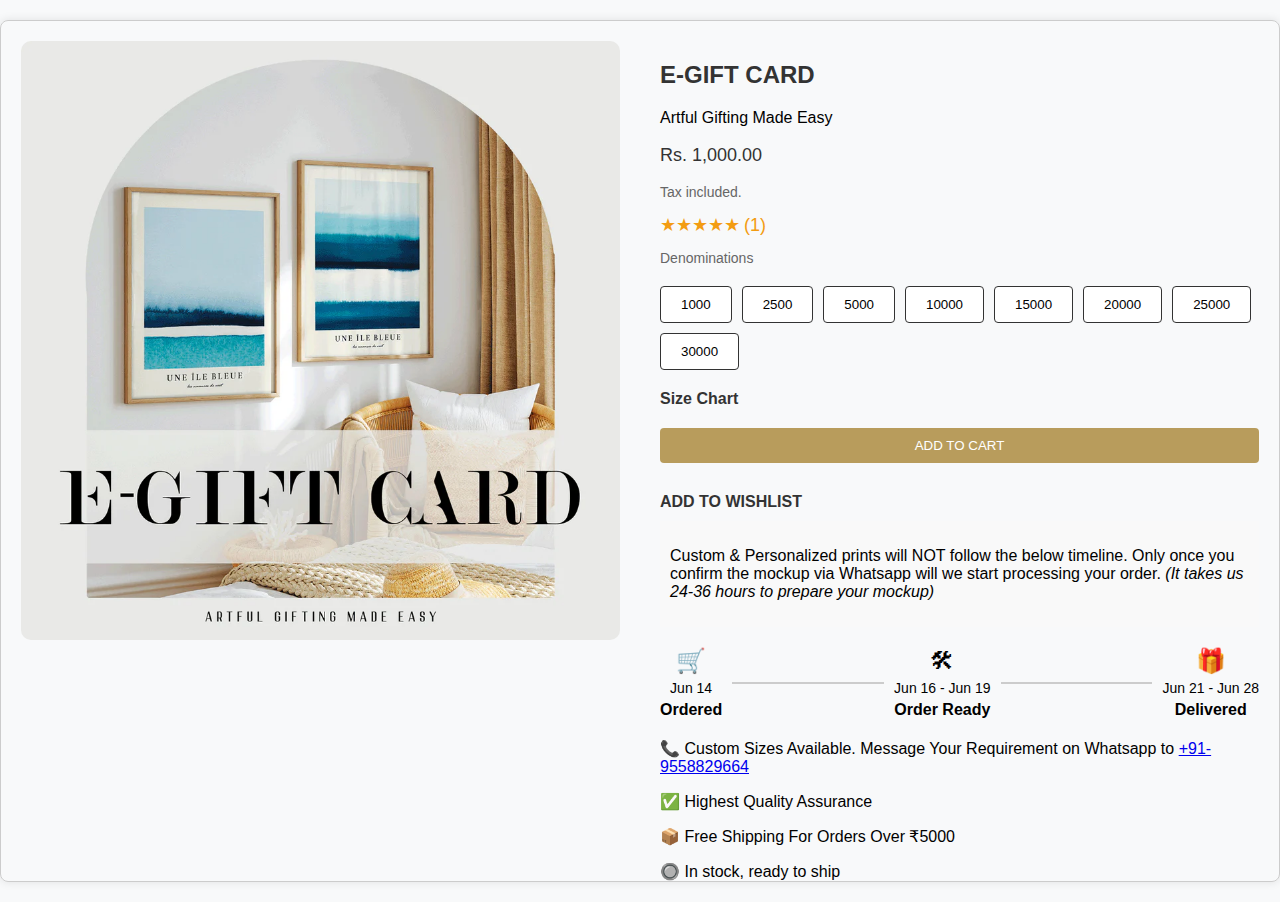
==== e-gift card/index.html @ 5d187419 "first commit" ====
<!DOCTYPE html>
<html lang="en">
<head>
    <meta charset="UTF-8">
    <meta name="viewport" content="width=device-width, initial-scale=1.0">
    <title>Nook At You E-Gift Card</title>
    <link rel="stylesheet" href="styles.css">
    <style>
        body {
    font-family: Arial, sans-serif;
    margin: 0;
    padding: 0;
    background-color: #f8f9fa;
}

.container {
    display: flex;
    max-width: 1200vh;
    margin: 20px auto;
    border: 1px solid #ccc;
    box-shadow: 0 0 10px rgba(0, 0, 0, 0.1);
    border-radius: 8px;
    overflow: hidden;
}

.left-section {
    flex: 1;
    padding: 20px;
    text-align: center;
    overflow: hidden;
}

.right-section {
    flex: 1;
    padding: 20px;
    overflow-y: auto; 
    max-height: calc(100vh - 40px); 
    box-sizing: border-box; 
}

.gift-card-image {
    width: 100%;
    height: auto;
    max-width: 100%;
    border-radius: 10px;
}

h1, h2 {
    font-size: 24px;
    color: #333;
    margin: 20px 0;
}

.price {
    font-size: 18px;
    color: #333;
}

.tax, .rating, .label {
    font-size: 14px;
    color: #666;
}

.rating span {
    font-size: 18px;
    color: #f39c12;
}

.denominations {
    display: flex;
    flex-wrap: wrap;
    gap: 10px;
    margin: 20px 0;
}

.denominations button {
    padding: 10px 20px;
    background-color: #fff;
    border: 1px solid #333;
    border-radius: 4px;
    cursor: pointer;
}

.denominations button:hover {
    background-color: #f1f1f1;
}
.timeline {
    display: flex;
    align-items: center;
    justify-content: space-between;
    margin: 20px 0;
}

.timeline-line {
    flex: 1;
    height: 2px;
    background-color: #ccc;
    margin: 0 10px;
}

.timeline-step {
    display: flex;
    align-items: center;
    flex-direction: column;
    text-align: center;
}

 .timeline-step .icon {
    font-size: 24px;
}

    .timeline-step .date {
    font-size: 14px;
    margin: 5px 0;
} 

.timeline-step .status {
    font-weight: bold;
}



.size-chart a, .wishlist a {
    display: block;
    margin: 10px 0;
    color: #333;
    text-decoration: none;
    font-weight: bold;
}

.buttons {
    margin: 20px 0;
}

.add-to-cart, .buy-it-now {
    padding: 10px 20px;
    border: none;
    border-radius: 4px;
    cursor: pointer;
    width: 100%;
    margin-bottom: 10px;
}

.add-to-cart {
    background-color: #fff;
    border: 1px solid #333;
    color: #333;
}

.add-to-cart:hover {
    background-color: #f1f1f1;
}

.buy-it-now {
    background-color: #b89c5c;
    color: #fff;
}

.buy-it-now:hover {
    background-color: #a3843b;
}

.custom-notice{
    background-color: #f9f9f9;
    padding: 10px;
    margin-bottom: 20px;
}
.accordion {
    margin-bottom: 20px;
}

.accordion-item {
    border-bottom: 1px solid #ccc;
}

.accordion-button {
    background: none;
    border: none;
    text-align: left;
    width: 100%;
    padding: 15px;
    font-size: 16px;
    cursor: pointer;
    outline: none;
    transition: background-color 0.2s;
}

.accordion-button:hover {
    background-color: #f1f1f1;
}

.accordion-content {
    display: none;
    padding: 15px;
    font-size: 14px;
    background-color: #fafafa;
}

.social-sharing {
    text-align: center;
    margin-top: 20px;
}

.social-icon {
    margin: 0 10px;
    text-decoration: none;
    color: #000;
    font-size: 14px;
    display: inline-block;
}

/* Social sharing icons */
.social-icon {
    display: inline-block;
    margin-right: 10px;
    transition: transform 0.3s ease;
}
.social-icon img {
    width: 40px; /* Adjust size as needed */
    height: 40px; /* Adjust size as needed */
}

/* Hover effect */
.social-icon:hover {
    transform: scale(1.1);
}



@media (max-width: 768px) {
    .container {
        flex-direction: column;
    }

    .left-section, .right-section {
        flex: 1 1 100%; 
        order: initial; 
    }

    .gift-card-image {
        border-radius: 8px; 
    }
}



    </style>
</head>
<body>
    <div class="container">
        <div class="left-section">
            <img src="E-Gift-Card-_.webp" alt="E-Gift Card Image" class="gift-card-image">
        </div>
        <div class="right-section">
            <h1>E-GIFT CARD</h1>
            <p>Artful Gifting Made Easy</p>
            <p class="price">Rs. 1,000.00</p>
            <p class="tax">Tax included.</p>
            <div class="rating">
                <span>★★★★★</span>
                <span>(1)</span>
            </div>
            <p class="label">Denominations</p>
            <div class="denominations">
                <button>1000</button>
                <button>2500</button>
                <button>5000</button>
                <button>10000</button>
                <button>15000</button>
                <button>20000</button>
                <button>25000</button>
                <button>30000</button>
            </div>
            <div class="size-chart">
                <a href="#">Size Chart</a>
            </div>
            <div class="buttons">
                
                <button class="buy-it-now" >ADD TO CART</button>
            </div>
            <div class="wishlist">
                <a href="#">ADD TO WISHLIST</a>
            </div>
            <div class="custom-notice">
                <p>Custom & Personalized prints will NOT follow the below timeline. Only once you confirm the mockup via Whatsapp will we start processing your order. <i>(It takes us 24-36 hours to prepare your mockup)</i></p>
                <div class="order-status"></div>
            </div>
            <div class="timeline">
                <div class="timeline-step">
                    <div class="icon">&#128722;</div>
                    <div class="date">Jun 14</div>
                    <div class="status">Ordered</div>
                </div>
                <div class="timeline-line"></div>
                <div class="timeline-step">
                    <div class="icon">&#128736;</div>
                    <div class="date">Jun 16 - Jun 19</div>
                    <div class="status">Order Ready</div>
                </div>
                <div class="timeline-line"></div>
                <div class="timeline-step">
                    <div class="icon">&#127873;</div>
                    <div class="date">Jun 21 - Jun 28</div>
                    <div class="status">Delivered</div>
                </div>
            </div>
            <div class="info-section">
                <p>&#128222; Custom Sizes Available. Message Your Requirement on Whatsapp to <a href="tel:+919558829664">+91-9558829664</a></p>
                <p>&#9989; Highest Quality Assurance</p>
                <p>&#128230; Free Shipping For Orders Over &#8377;5000</p>
                <p>&#128280; In stock, ready to ship</p>
            </div>
            <h2>Introducing the Space X Interior's E-Gift Card: The Perfect Present for Art Enthusiasts</h2>
            <p>Discover the ultimate gifting solution with our brand-new Space X Interior's E-Gift Card. Treat your loved ones to the joy of choosing their favorite wall art prints from our extensive collection.</p>
            <p>Discover the ultimate gifting solution with our brand-new Space X Interior's E-Gift Card*. Treat your loved ones to the joy of choosing their favorite wall art prints from our extensive collection. Whether they are passionate about modern art, botanical illustrations, or captivating landscapes, our E-Gift Card opens the door to a world of artistic possibilities.</p>
            <p>With just a few clicks, you can effortlessly send this virtual gift directly to their inbox. It's a thoughtful and convenient way to celebrate birthdays, anniversaries, or any special occasion. Let them unleash their creativity and curate their own personalized gallery wall with our exquisite prints.</p>
            <p>Give the gift of art with the Space X Interior's E-Gift Card and bring a smile to the face of your beloved art enthusiasts. It's the perfect way to inspire and uplift their living spaces with stunning wall art that reflects their unique style and passion.</p>
            <p><em>*Note: The Space X Interior's E-Gift Card is redeemable exclusively on our website for a seamless and enjoyable shopping experience.</em></p>
            <div class="accordion">
                <div class="accordion-item">
                    <button class="accordion-button">Please Read Before Placing an Order</button>
                    <div class="accordion-content">
                        <p>Content for Please Read Before Placing an Order...</p>
                    </div>
                </div>
                <div class="accordion-item">
                    <button class="accordion-button">Shipping Information</button>
                    <div class="accordion-content">
                        <p>Content for Shipping Information...</p>
                    </div>
                </div>
                <div class="accordion-item">
                    <button class="accordion-button">Returns & Cancellations</button>
                    <div class="accordion-content">
                        <p>Content for Returns & Cancellations...</p>
                    </div>
                    
                </div>
            </div>
        
            <div class="social-sharing">
                <a href="https://www.instagram.com/space.x_interiors/?next=%2F" class="social-icon insta"><img src="insta.webp" alt="instagram"></a>
                <a href="https://x.com/SpaceXInte33699" class="social-icon tw"><img src="twitter.png" alt="Twitter"></a>
                
            </div>
            <div class="buttons">
            
                <button class="buy-it-now" onclick="window.location.href='../index.html'">Back To Home</button>
            </div>
            
        </div>
        
    </div>
    
</body>
</html>
---- e-gift card/styles.css ----
body {
    font-family: Arial, sans-serif;
    margin: 0;
    padding: 0;
    background-color: #f8f9fa;
}

.container {
    display: flex;
    max-width: 1200vh;
    margin: 20px auto;
    border: 1px solid #ccc;
    box-shadow: 0 0 10px rgba(0, 0, 0, 0.1);
    border-radius: 8px;
    overflow: hidden;
}

.left-section {
    flex: 1;
    padding: 20px;
    text-align: center;
    overflow: hidden;
}

.right-section {
    flex: 1;
    padding: 20px;
    overflow-y: auto; 
    max-height: calc(100vh - 40px); 
    box-sizing: border-box; 
}

.gift-card-image {
    width: 100%;
    height: auto;
    max-width: 100%;
    border-radius: 10px;
}

h1, h2 {
    font-size: 24px;
    color: #333;
    margin: 20px 0;
}

.price {
    font-size: 18px;
    color: #333;
}

.tax, .rating, .label {
    font-size: 14px;
    color: #666;
}

.rating span {
    font-size: 18px;
    color: #f39c12;
}

.denominations {
    display: flex;
    flex-wrap: wrap;
    gap: 10px;
    margin: 20px 0;
}

.denominations button {
    padding: 10px 20px;
    background-color: #fff;
    border: 1px solid #333;
    border-radius: 4px;
    cursor: pointer;
}

.denominations button:hover {
    background-color: #f1f1f1;
}
.timeline {
    display: flex;
    align-items: center;
    justify-content: space-between;
    margin: 20px 0;
}

.timeline-line {
    flex: 1;
    height: 2px;
    background-color: #ccc;
    margin: 0 10px;
}

.timeline-step {
    display: flex;
    align-items: center;
    flex-direction: column;
    text-align: center;
}

 .timeline-step .icon {
    font-size: 24px;
}

    .timeline-step .date {
    font-size: 14px;
    margin: 5px 0;
} 

.timeline-step .status {
    font-weight: bold;
}



.size-chart a, .wishlist a {
    display: block;
    margin: 10px 0;
    color: #333;
    text-decoration: none;
    font-weight: bold;
}

.buttons {
    margin: 20px 0;
}

.add-to-cart, .buy-it-now {
    padding: 10px 20px;
    border: none;
    border-radius: 4px;
    cursor: pointer;
    width: 100%;
    margin-bottom: 10px;
}

.add-to-cart {
    background-color: #fff;
    border: 1px solid #333;
    color: #333;
}

.add-to-cart:hover {
    background-color: #f1f1f1;
}

.buy-it-now {
    background-color: #b89c5c;
    color: #fff;
}

.buy-it-now:hover {
    background-color: #a3843b;
}

.custom-notice{
    background-color: #f9f9f9;
    padding: 10px;
    margin-bottom: 20px;
}
.accordion {
    margin-bottom: 20px;
}

.accordion-item {
    border-bottom: 1px solid #ccc;
}

.accordion-button {
    background: none;
    border: none;
    text-align: left;
    width: 100%;
    padding: 15px;
    font-size: 16px;
    cursor: pointer;
    outline: none;
    transition: background-color 0.2s;
}

.accordion-button:hover {
    background-color: #f1f1f1;
}

.accordion-content {
    display: none;
    padding: 15px;
    font-size: 14px;
    background-color: #fafafa;
}

.social-sharing {
    text-align: center;
    margin-top: 20px;
}

.social-icon {
    margin: 0 10px;
    text-decoration: none;
    color: #000;
    font-size: 14px;
    display: inline-block;
}

/* Social sharing icons */
.social-icon {
    display: inline-block;
    margin-right: 10px;
    transition: transform 0.3s ease;
}
.social-icon img {
    width: 40px; /* Adjust size as needed */
    height: 40px; /* Adjust size as needed */
}

/* Hover effect */
.social-icon:hover {
    transform: scale(1.1);
}



@media (max-width: 768px) {
    .container {
        flex-direction: column;
    }

    .left-section, .right-section {
        flex: 1 1 100%; 
        order: initial; 
    }

    .gift-card-image {
        border-radius: 8px; 
    }
}
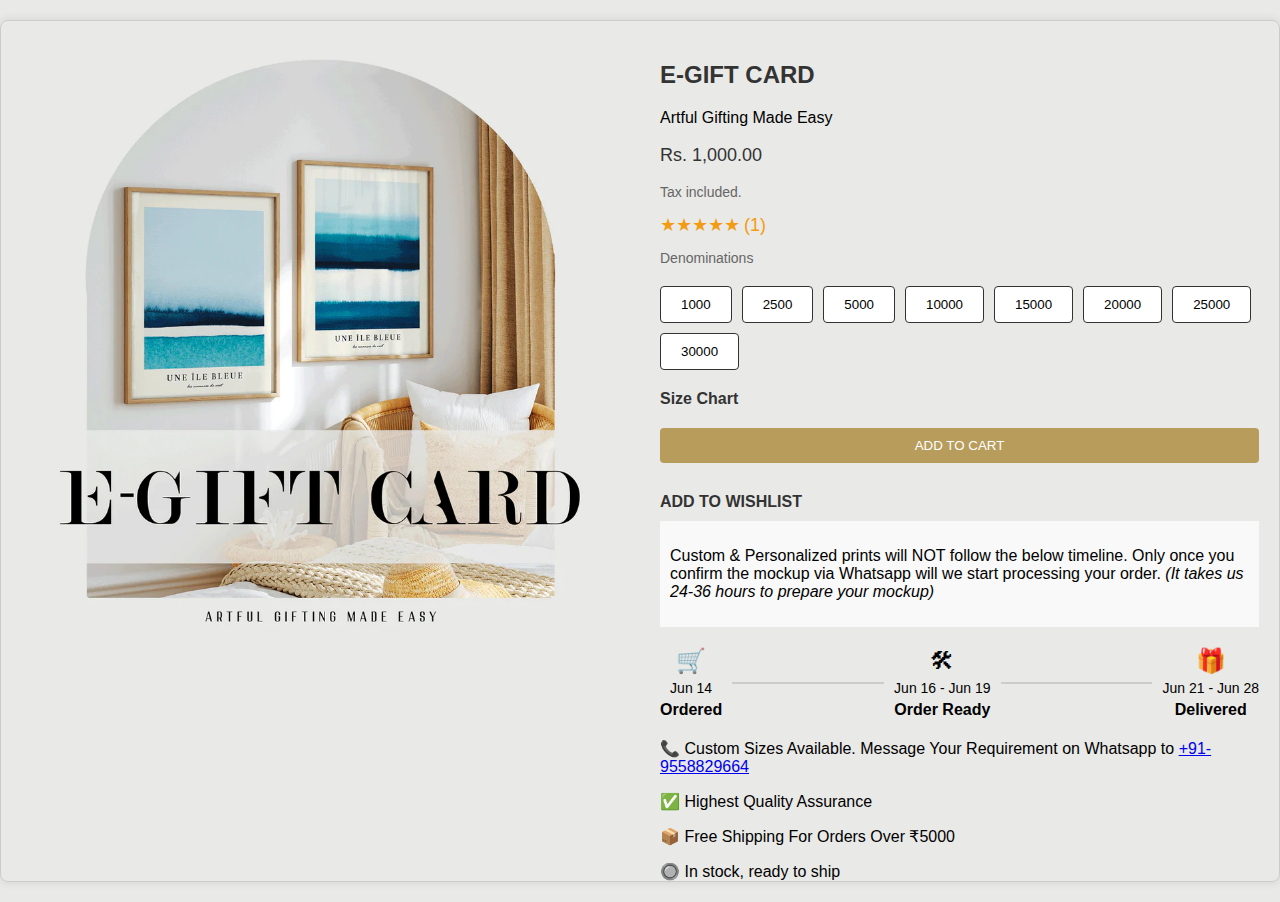
==== commit 7713a2f2: "color add" ====
--- a/e-gift card/index.html
+++ b/e-gift card/index.html
@@ -10,7 +10,7 @@
     font-family: Arial, sans-serif;
     margin: 0;
     padding: 0;
-    background-color: #f8f9fa;
+    background-color: #e9e9e7;
 }
 
 .container {
